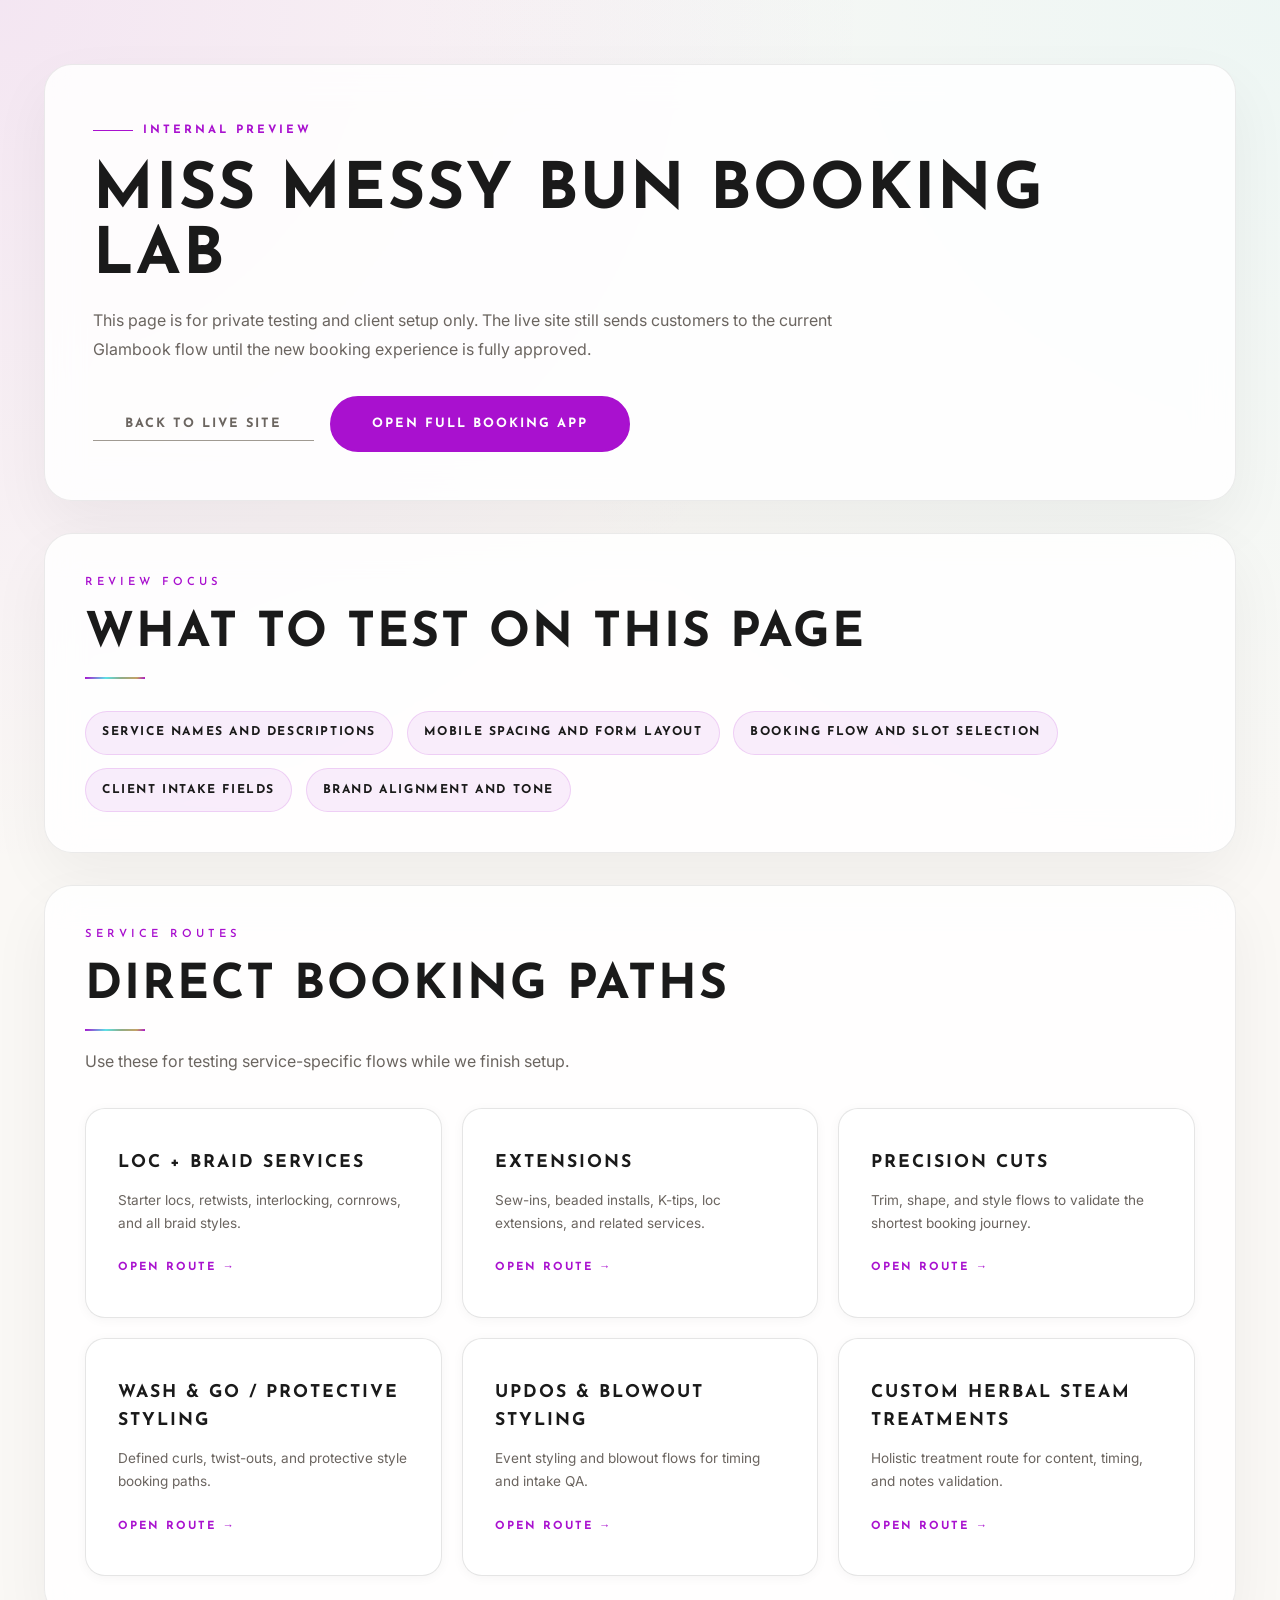
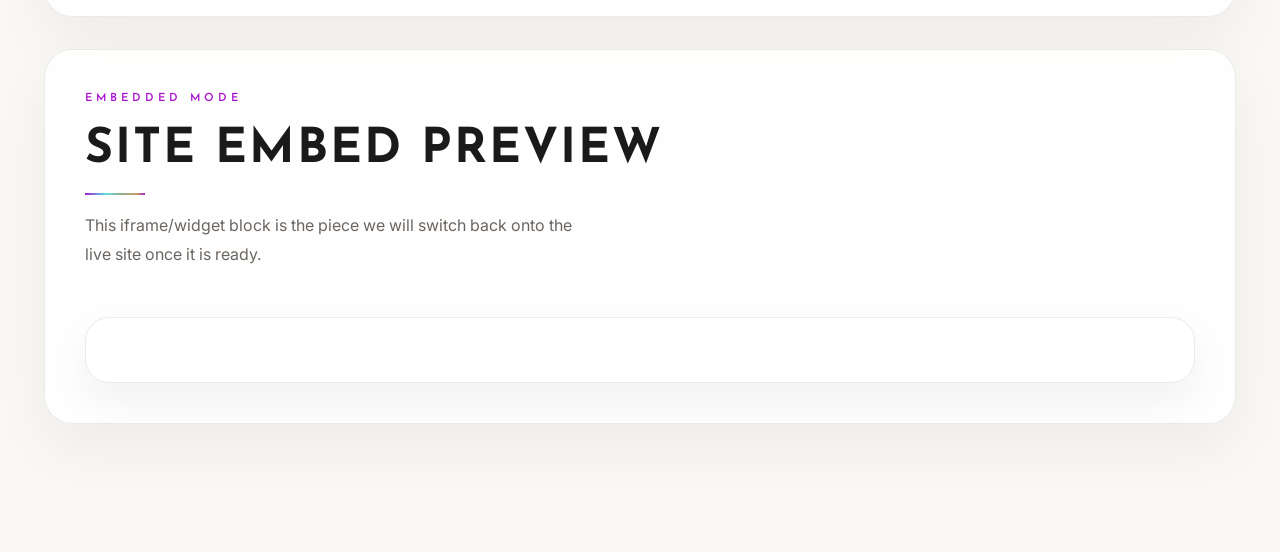
==== booking-preview.html @ b370868e "Revert live booking links and add preview page" ====
<!DOCTYPE html>
<html lang="en">
<head>
  <meta charset="UTF-8">
  <meta name="viewport" content="width=device-width, initial-scale=1.0">
  <title>Miss Messy Bun Booking Preview | Internal Review</title>
  <meta name="description" content="Internal preview page for the next Miss Messy Bun booking experience.">
  <meta name="robots" content="noindex,nofollow,noarchive,noimageindex">
  <meta name="googlebot" content="noindex,nofollow">
  <link rel="preconnect" href="https://fonts.googleapis.com">
  <link rel="preconnect" href="https://fonts.gstatic.com" crossorigin>
  <link href="https://fonts.googleapis.com/css2?family=Inter:wght@400;500;600&family=Josefin+Sans:wght@300;400;600;700&display=swap" rel="stylesheet">
  <link rel="stylesheet" href="css/style.css">
</head>
<body class="preview-page">
  <main class="preview-shell">
    <section class="preview-hero">
      <span class="preview-eyebrow">Internal Preview</span>
      <h1>Miss Messy Bun Booking Lab</h1>
      <p>
        This page is for private testing and client setup only. The live site still sends customers
        to the current Glambook flow until the new booking experience is fully approved.
      </p>
      <div class="preview-actions">
        <a href="https://missmessybun.com/" class="btn btn-ghost">Back to live site</a>
        <a href="https://web-production-662bd4.up.railway.app/book" target="_blank" rel="noopener" class="btn btn-primary">Open full booking app</a>
      </div>
    </section>

    <section class="preview-card">
      <div class="section-header" style="margin-bottom: 2rem;">
        <span class="eyebrow">Review Focus</span>
        <h2>What to test on this page</h2>
        <hr class="section-divider">
      </div>
      <div class="preview-checklist">
        <span>Service names and descriptions</span>
        <span>Mobile spacing and form layout</span>
        <span>Booking flow and slot selection</span>
        <span>Client intake fields</span>
        <span>Brand alignment and tone</span>
      </div>
    </section>

    <section class="preview-card">
      <div class="section-header" style="margin-bottom: 2rem;">
        <span class="eyebrow">Service Routes</span>
        <h2>Direct booking paths</h2>
        <hr class="section-divider">
        <p>Use these for testing service-specific flows while we finish setup.</p>
      </div>

      <div class="preview-service-grid">
        <a href="https://web-production-662bd4.up.railway.app/book/loc-braid-services" target="_blank" rel="noopener" class="service-card">
          <h3>Loc + Braid Services</h3>
          <p>Starter locs, retwists, interlocking, cornrows, and all braid styles.</p>
          <span class="service-cta">Open route <span class="arrow">&rarr;</span></span>
        </a>
        <a href="https://web-production-662bd4.up.railway.app/book/extensions" target="_blank" rel="noopener" class="service-card">
          <h3>Extensions</h3>
          <p>Sew-ins, beaded installs, K-tips, loc extensions, and related services.</p>
          <span class="service-cta">Open route <span class="arrow">&rarr;</span></span>
        </a>
        <a href="https://web-production-662bd4.up.railway.app/book/precision-cuts" target="_blank" rel="noopener" class="service-card">
          <h3>Precision Cuts</h3>
          <p>Trim, shape, and style flows to validate the shortest booking journey.</p>
          <span class="service-cta">Open route <span class="arrow">&rarr;</span></span>
        </a>
        <a href="https://web-production-662bd4.up.railway.app/book/wash-go-protective-styling" target="_blank" rel="noopener" class="service-card">
          <h3>Wash &amp; Go / Protective Styling</h3>
          <p>Defined curls, twist-outs, and protective style booking paths.</p>
          <span class="service-cta">Open route <span class="arrow">&rarr;</span></span>
        </a>
        <a href="https://web-production-662bd4.up.railway.app/book/updos-blowout-styling" target="_blank" rel="noopener" class="service-card">
          <h3>Updos &amp; Blowout Styling</h3>
          <p>Event styling and blowout flows for timing and intake QA.</p>
          <span class="service-cta">Open route <span class="arrow">&rarr;</span></span>
        </a>
        <a href="https://web-production-662bd4.up.railway.app/book/custom-herbal-steam-treatments" target="_blank" rel="noopener" class="service-card">
          <h3>Custom Herbal Steam Treatments</h3>
          <p>Holistic treatment route for content, timing, and notes validation.</p>
          <span class="service-cta">Open route <span class="arrow">&rarr;</span></span>
        </a>
      </div>
    </section>

    <section class="preview-card">
      <div class="section-header" style="margin-bottom: 2rem;">
        <span class="eyebrow">Embedded Mode</span>
        <h2>Site embed preview</h2>
        <hr class="section-divider">
        <p>This iframe/widget block is the piece we will switch back onto the live site once it is ready.</p>
      </div>

      <div class="booking-embed-shell">
        <div data-studio-booking data-business="miss-messy-bun" data-booking-base="https://web-production-662bd4.up.railway.app"></div>
      </div>
    </section>
  </main>

  <script src="https://web-production-662bd4.up.railway.app/embeds/miss-messy-bun.js" defer></script>
</body>
</html>
---- css/style.css ----
/* ============================================
   Miss Messy Bun — Light & Airy Editorial
   Foundation: Style #3 (Editorial, Strong Type)
   Theme: Light background for contrast with black logo
   Accents: #A911CF (purple), #5CE1E6 (teal), #C1FF72 (lime)
   Modern image treatments: perspective, soft fades, layered
   ============================================ */

/* --- Reset & Variables --- */
*, *::before, *::after {
  margin: 0;
  padding: 0;
  box-sizing: border-box;
}

:root {
  --purple: #A911CF;
  --teal: #5CE1E6;
  --lime: #C1FF72;
  --sage: #8fad88;
  --gold: #c4a265;
  --cream: #faf8f5;
  --white: #ffffff;
  --black: #1a1a1a;
  --surface: #f3f0ec;
  --surface-2: #ebe7e1;
  --text: #1a1a1a;
  --text-muted: #6b6560;
  --text-dim: #a09a92;
  --glass-bg: rgba(255, 255, 255, 0.6);
  --glass-border: rgba(0, 0, 0, 0.08);
  --gradient-holo: linear-gradient(135deg, #A911CF 0%, #5CE1E6 35%, #8fad88 60%, #c4a265 85%, #A911CF 100%);
  --font-display: 'Josefin Sans', sans-serif;
  --font-body: 'Inter', -apple-system, BlinkMacSystemFont, 'Segoe UI', sans-serif;
  --nav-height: 78px;
}

html {
  scroll-behavior: smooth;
  font-size: 16px;
}

body {
  font-family: var(--font-body);
  background: var(--cream);
  color: var(--text);
  line-height: 1.6;
  overflow-x: hidden;
}

/* Lock body scroll when mobile menu is open */
body.menu-open {
  overflow: hidden;
  position: fixed;
  width: 100%;
}

/* Page load fade-in */
body {
  animation: pageLoad 0.6s ease-out;
}

/* --- Scroll Progress Bar --- */
.scroll-progress {
  position: fixed;
  top: 0;
  left: 0;
  width: 0%;
  height: 3px;
  background: var(--gradient-holo);
  z-index: 2000;
  transition: width 0.05s linear;
}

/* --- Film Grain Overlay --- DISABLED */
.grain-overlay {
  display: none;
}

/* --- Back to Top Button --- */
.back-to-top {
  position: fixed;
  bottom: 2rem;
  right: 2rem;
  width: 48px;
  height: 48px;
  background: rgba(255, 255, 255, 0.9);
  border: 1px solid var(--glass-border);
  border-radius: 50%;
  color: var(--text-muted);
  display: flex;
  align-items: center;
  justify-content: center;
  cursor: pointer;
  z-index: 100;
  opacity: 0;
  visibility: hidden;
  transform: translateY(20px);
  transition: all 0.3s ease;
  backdrop-filter: blur(10px);
  -webkit-backdrop-filter: blur(10px);
  box-shadow: 0 4px 20px rgba(0,0,0,0.08);
}

.back-to-top svg {
  width: 20px;
  height: 20px;
}

.back-to-top.visible {
  opacity: 1;
  visibility: visible;
  transform: translateY(0);
}

.back-to-top:hover {
  border-color: var(--purple);
  color: var(--purple);
  transform: translateY(-2px);
}

/* --- Animations --- */
@keyframes holographic {
  0% { background-position: 0% 50%; }
  50% { background-position: 100% 50%; }
  100% { background-position: 0% 50%; }
}

@keyframes fadeInUp {
  from { opacity: 0; transform: translateY(40px); }
  to { opacity: 1; transform: translateY(0); }
}

@keyframes fadeInLeft {
  from { opacity: 0; transform: translateX(-40px); }
  to { opacity: 1; transform: translateX(0); }
}

@keyframes fadeInRight {
  from { opacity: 0; transform: translateX(40px); }
  to { opacity: 1; transform: translateX(0); }
}

@keyframes spin-slow {
  to { transform: rotate(360deg); }
}

@keyframes pulse-glow {
  0%, 100% { opacity: 0.15; }
  50% { opacity: 0.25; }
}

@keyframes line-expand {
  from { transform: scaleX(0); }
  to { transform: scaleX(1); }
}

@keyframes menuSlideIn {
  from { opacity: 0; transform: translateY(-10px); }
  to { opacity: 1; transform: translateY(0); }
}

@keyframes pageLoad {
  from { opacity: 0; }
  to { opacity: 1; }
}

@keyframes heroStagger {
  from { opacity: 0; transform: translateY(30px); filter: blur(4px); }
  to { opacity: 1; transform: translateY(0); filter: blur(0); }
}

/* Hero staggered entrance */
.hero-stagger {
  opacity: 0;
  animation: heroStagger 0.8s cubic-bezier(0.16, 1, 0.3, 1) forwards;
}

.hero-stagger:nth-child(1) { animation-delay: 0.15s; }
.hero-stagger:nth-child(2) { animation-delay: 0.35s; }
.hero-stagger:nth-child(3) { animation-delay: 0.55s; }
.hero-stagger:nth-child(4) { animation-delay: 0.75s; }

/* Holographic text utility */
.holo-text {
  background: var(--gradient-holo);
  background-size: 300% 300%;
  -webkit-background-clip: text;
  -webkit-text-fill-color: transparent;
  background-clip: text;
}

/* Reveal animation for scroll */
.reveal {
  opacity: 0;
  transform: translateY(30px);
  transition: opacity 0.8s cubic-bezier(0.16, 1, 0.3, 1),
              transform 0.8s cubic-bezier(0.16, 1, 0.3, 1);
}

.reveal.revealed {
  opacity: 1;
  transform: translateY(0);
}

/* --- Navigation --- */
.nav {
  position: fixed;
  top: 0;
  left: 0;
  right: 0;
  z-index: 1000;
  padding: 0 3rem;
  height: var(--nav-height);
  display: flex;
  justify-content: space-between;
  align-items: center;
  background: rgba(250, 248, 245, 0.7);
  backdrop-filter: blur(30px);
  -webkit-backdrop-filter: blur(30px);
  border-bottom: 1px solid var(--glass-border);
  transition: background 0.3s ease, box-shadow 0.3s ease;
}

.nav.scrolled {
  background: rgba(250, 248, 245, 0.95);
  box-shadow: 0 2px 20px rgba(0,0,0,0.06);
}

.nav-logo {
  text-decoration: none;
  transition: opacity 0.3s ease;
  position: relative;
  z-index: 1002;
  display: flex;
  align-items: center;
}

.nav-logo-img {
  height: 56px;
  width: auto;
  border-radius: 8px;
}

.nav-logo:hover {
  opacity: 0.8;
}

.nav-links {
  display: flex;
  gap: 2.5rem;
  list-style: none;
  align-items: center;
}

.nav-links a {
  font-family: var(--font-display);
  color: var(--text-muted);
  text-decoration: none;
  font-size: 0.8rem;
  font-weight: 600;
  text-transform: uppercase;
  letter-spacing: 2px;
  transition: color 0.3s ease;
  position: relative;
}

.nav-links a::after {
  content: '';
  position: absolute;
  bottom: -4px;
  left: 0;
  width: 0;
  height: 2px;
  background: var(--purple);
  transition: width 0.3s ease;
}

.nav-links a:hover {
  color: var(--text);
}

.nav-links a:hover::after,
.nav-links a.active::after {
  width: 100%;
}

.nav-links a.active {
  color: var(--text);
}

.nav-cta {
  border: 2px solid var(--purple) !important;
  color: var(--purple) !important;
  padding: 0.5rem 1.5rem;
  border-radius: 50px;
  font-family: var(--font-display);
  font-weight: 700;
  letter-spacing: 2px;
  text-transform: uppercase;
  font-size: 0.75rem !important;
  transition: all 0.3s ease !important;
}

.nav-cta::after {
  display: none !important;
}

.nav-cta:hover {
  background: var(--purple) !important;
  color: var(--white) !important;
}

/* Mobile hamburger */
.mobile-toggle {
  display: none;
  flex-direction: column;
  gap: 5px;
  cursor: pointer;
  background: none;
  border: none;
  padding: 8px;
  z-index: 1002;
  -webkit-tap-highlight-color: transparent;
}

.mobile-toggle span {
  width: 24px;
  height: 2px;
  background: var(--text);
  transition: all 0.3s ease;
  border-radius: 2px;
  display: block;
}

.mobile-toggle.active span:nth-child(1) {
  transform: translateY(7px) rotate(45deg);
}

.mobile-toggle.active span:nth-child(2) {
  opacity: 0;
}

.mobile-toggle.active span:nth-child(3) {
  transform: translateY(-7px) rotate(-45deg);
}

/* --- Hero --- */
.hero {
  min-height: 100vh;
  display: flex;
  align-items: center;
  padding: var(--nav-height) 3rem 0;
  position: relative;
  overflow: hidden;
  background: var(--cream);
}

/* Subtle ambient glow */
.hero::before {
  content: '';
  position: absolute;
  width: 600px;
  height: 600px;
  top: 10%;
  right: -10%;
  background: conic-gradient(from 0deg, rgba(169,17,207,0.06), rgba(92,225,230,0.04), rgba(143,173,136,0.04));
  border-radius: 50%;
  filter: blur(150px);
  pointer-events: none;
}

.hero::after {
  content: '';
  position: absolute;
  width: 400px;
  height: 400px;
  bottom: 5%;
  left: -5%;
  background: radial-gradient(circle, rgba(169,17,207,0.04) 0%, transparent 70%);
  filter: blur(100px);
  pointer-events: none;
}

.hero-inner {
  max-width: 1400px;
  margin: 0 auto;
  width: 100%;
  display: flex;
  align-items: center;
  gap: 5rem;
  position: relative;
  z-index: 1;
}

.hero-text {
  flex: 1.2;
  animation: fadeInLeft 1s cubic-bezier(0.16, 1, 0.3, 1);
}

.hero-badge {
  display: inline-block;
  font-family: var(--font-display);
  font-size: 0.7rem;
  font-weight: 600;
  letter-spacing: 4px;
  text-transform: uppercase;
  color: var(--purple);
  margin-bottom: 2rem;
  position: relative;
  padding-left: 3rem;
}

.hero-badge::before {
  content: '';
  position: absolute;
  left: 0;
  top: 50%;
  width: 2rem;
  height: 1px;
  background: var(--purple);
}

.hero h1 {
  font-family: var(--font-display);
  font-size: clamp(2.8rem, 5.5vw, 4.5rem);
  font-weight: 700;
  text-transform: uppercase;
  letter-spacing: 2px;
  line-height: 1.05;
  margin-bottom: 1.5rem;
  color: var(--text);
}

.hero h1 .line-2 {
  display: block;
}

.hero-desc {
  font-size: 1rem;
  color: var(--text-muted);
  max-width: 480px;
  margin-bottom: 2.5rem;
  line-height: 1.8;
}

.hero-actions {
  display: flex;
  gap: 1.5rem;
  align-items: center;
}

.hero-image {
  flex: 1;
  position: relative;
  animation: fadeInRight 1s cubic-bezier(0.16, 1, 0.3, 1) 0.2s both;
}

.hero-image img {
  width: 100%;
  height: 600px;
  object-fit: cover;
  object-position: center 20%;
  display: block;
  border-radius: 20px;
  box-shadow: 0 30px 60px rgba(0,0,0,0.12), 0 10px 20px rgba(0,0,0,0.06);
  transition: transform 0.5s ease, box-shadow 0.5s ease;
}

.hero-image:hover img {
  transform: translateY(-4px) rotate(0.5deg);
  box-shadow: 0 40px 80px rgba(0,0,0,0.15), 0 15px 30px rgba(0,0,0,0.08);
}

/* Soft gradient fade on hero image edges */
.hero-image::before {
  content: '';
  position: absolute;
  inset: 0;
  border-radius: 20px;
  background: linear-gradient(180deg, transparent 60%, var(--cream) 100%);
  z-index: 1;
  pointer-events: none;
}

/* Decorative accent behind hero image */
.hero-image::after {
  content: '';
  position: absolute;
  top: 20px;
  right: -15px;
  bottom: -15px;
  left: 20px;
  border-radius: 20px;
  background: var(--gradient-holo);
  opacity: 0.15;
  z-index: -1;
  filter: blur(2px);
}

/* --- Section Spacer --- */
.section-spacer {
  height: 6rem;
}

/* --- Photo Break Sections --- */
.photo-break {
  max-width: 1100px;
  margin: 0 auto;
  padding: 2rem 3rem;
  position: relative;
}

.photo-break img {
  width: 100%;
  height: auto;
  border-radius: 24px;
  box-shadow: 0 20px 50px rgba(0,0,0,0.08);
  display: block;
}

/* Alternate: angled/offset photo */
.photo-break--alt {
  max-width: 900px;
}

.photo-break--alt img {
  height: 350px;
  object-position: center 30%;
  border-radius: 20px;
  transition: transform 0.5s ease;
}

.photo-break--alt:hover img {
  transform: scale(1.01);
}

/* --- Buttons --- */
.btn {
  display: inline-flex;
  align-items: center;
  gap: 0.5rem;
  font-family: var(--font-display);
  font-weight: 700;
  text-transform: uppercase;
  letter-spacing: 2px;
  font-size: 0.8rem;
  text-decoration: none;
  transition: all 0.3s ease;
  cursor: pointer;
  border: none;
}

.btn-primary {
  padding: 1rem 2.5rem;
  border: 2px solid var(--purple);
  color: var(--white);
  background: var(--purple);
  border-radius: 50px;
}

.btn-primary:hover {
  background: transparent;
  color: var(--purple);
  transform: translateY(-2px);
}

.btn-ghost {
  padding: 1rem 2rem;
  color: var(--text-muted);
  background: none;
  position: relative;
}

.btn-ghost::after {
  content: '';
  position: absolute;
  bottom: 0.7rem;
  left: 0;
  right: 0;
  height: 1px;
  background: var(--text-dim);
  transition: background 0.3s ease;
}

.btn-ghost:hover {
  color: var(--text);
}

.btn-ghost:hover::after {
  background: var(--purple);
}

.btn-outline {
  padding: 0.85rem 2rem;
  border: 2px solid var(--glass-border);
  color: var(--text);
  background: none;
  border-radius: 50px;
}

.btn-outline:hover {
  border-color: var(--purple);
  color: var(--purple);
  transform: translateY(-2px);
}

.btn-holo {
  padding: 1rem 2.5rem;
  background: var(--gradient-holo);
  color: var(--white);
  border: none;
  border-radius: 50px;
  text-shadow: 0 1px 3px rgba(0,0,0,0.25);
}

.btn-holo:hover {
  transform: translateY(-2px);
  box-shadow: 0 0 30px rgba(169,17,207,0.2), 0 0 60px rgba(92,225,230,0.15);
}

/* --- Sections --- */
.section {
  padding: 7rem 3rem;
  position: relative;
}

.section-header {
  margin-bottom: 4rem;
}

.section-header .eyebrow {
  font-family: var(--font-display);
  font-size: 0.7rem;
  font-weight: 600;
  letter-spacing: 4px;
  text-transform: uppercase;
  color: var(--purple);
  margin-bottom: 1rem;
  display: block;
}

.section-header h2 {
  font-family: var(--font-display);
  font-size: clamp(2rem, 4vw, 3rem);
  font-weight: 700;
  text-transform: uppercase;
  letter-spacing: 2px;
  line-height: 1.1;
  color: var(--text);
}

.section-header p {
  color: var(--text-muted);
  margin-top: 1rem;
  max-width: 500px;
  line-height: 1.8;
}

/* Horizontal rule accent */
.section-divider {
  width: 60px;
  height: 2px;
  background: var(--gradient-holo);
  margin: 1rem 0;
  border: none;
}

/* --- About / Intro --- */
.about {
  background: var(--white);
  border-radius: 40px;
  max-width: 1500px;
  margin: 0 auto;
}

.about-inner {
  max-width: 1400px;
  margin: 0 auto;
  display: grid;
  grid-template-columns: 1fr 1.2fr;
  gap: 6rem;
  align-items: center;
}

.about-image {
  position: relative;
}

.about-image img {
  width: 100%;
  aspect-ratio: 4/5;
  object-fit: cover;
  display: block;
  border-radius: 24px;
  box-shadow: none;
  transition: transform 0.5s ease;
}

.about-image:hover img {
  transform: scale(1.01);
}

/* Decorative accent behind about image — disabled for clean look */
.about-image::after {
  display: none;
}

.about-text h3 {
  font-family: var(--font-display);
  font-size: 1.6rem;
  font-weight: 700;
  text-transform: uppercase;
  letter-spacing: 2px;
  margin-bottom: 1.5rem;
}

.about-text p {
  color: var(--text-muted);
  margin-bottom: 1.5rem;
  line-height: 1.9;
  font-size: 0.95rem;
}

.about-values {
  display: flex;
  flex-wrap: wrap;
  gap: 0.8rem;
  margin-top: 2.5rem;
}

.about-values span {
  font-family: var(--font-display);
  padding: 0.5rem 1.2rem;
  font-size: 0.7rem;
  font-weight: 600;
  text-transform: uppercase;
  letter-spacing: 2px;
  border: 1px solid var(--glass-border);
  border-radius: 50px;
  color: var(--text-muted);
  transition: all 0.3s ease;
}

.about-values span:hover {
  border-color: var(--purple);
  color: var(--purple);
  background: rgba(169,17,207,0.04);
}

/* --- Philosophy / Quote --- */
.philosophy {
  background: var(--cream);
  text-align: center;
  padding: 6rem 3rem;
  position: relative;
  overflow: hidden;
}

/* Subtle ambient glow */
.philosophy::before {
  content: '';
  position: absolute;
  width: 800px;
  height: 800px;
  top: 50%;
  left: 50%;
  transform: translate(-50%, -50%);
  background: conic-gradient(from 0deg, rgba(169,17,207,0.04), rgba(92,225,230,0.03), rgba(143,173,136,0.03));
  border-radius: 50%;
  filter: blur(180px);
  pointer-events: none;
}

.philosophy-quote {
  max-width: 800px;
  margin: 0 auto;
  font-family: var(--font-display);
  font-size: clamp(1.5rem, 3vw, 2.2rem);
  font-weight: 300;
  line-height: 1.6;
  text-transform: uppercase;
  letter-spacing: 3px;
  color: var(--text);
  position: relative;
}

.philosophy-quote::before,
.philosophy-quote::after {
  content: '';
  display: block;
  width: 40px;
  height: 2px;
  margin: 0 auto 2rem;
  background: var(--gradient-holo);
  opacity: 0.5;
}

.philosophy-quote::after {
  margin: 2rem auto 0;
}

.philosophy-quote .holo-text {
  font-weight: 700;
}

/* --- Services --- */
.services-grid {
  max-width: 1200px;
  margin: 0 auto;
  display: grid;
  grid-template-columns: repeat(3, 1fr);
  gap: 1.5rem;
}

.service-card {
  background: var(--white);
  padding: 2.5rem 2rem;
  position: relative;
  overflow: hidden;
  transition: all 0.4s ease;
  border-radius: 20px;
  border: 1px solid rgba(0, 0, 0, 0.1);
  box-shadow: 0 2px 12px rgba(0,0,0,0.04);
  text-decoration: none;
  display: flex;
  flex-direction: column;
  cursor: pointer;
}

.service-card::before {
  content: '';
  position: absolute;
  top: 0;
  left: 0;
  width: 100%;
  height: 3px;
  background: var(--gradient-holo);
  transform: scaleX(0);
  transform-origin: left;
  transition: transform 0.4s ease;
  border-radius: 20px 20px 0 0;
}

.service-card:hover::before {
  transform: scaleX(1);
}

.service-card:hover {
  transform: translateY(-4px);
  box-shadow: 0 20px 40px rgba(0,0,0,0.06);
}

.service-icon {
  display: flex;
  align-items: center;
  justify-content: center;
  width: 48px;
  height: 48px;
  border-radius: 14px;
  background: rgba(169, 17, 207, 0.06);
  margin-bottom: 1.5rem;
  transition: background 0.3s ease;
}

.service-icon svg {
  width: 22px;
  height: 22px;
  color: var(--purple);
  transition: color 0.3s ease;
}

.service-card:hover .service-icon {
  background: rgba(92, 225, 230, 0.1);
}

.service-card:hover .service-icon svg {
  color: var(--teal);
}

.service-card h3 {
  font-family: var(--font-display);
  font-size: 1.1rem;
  font-weight: 700;
  text-transform: uppercase;
  letter-spacing: 2px;
  margin-bottom: 0.75rem;
  transition: color 0.3s ease;
  color: var(--text);
}

.service-card:hover h3 {
  color: var(--purple);
}

.service-card p {
  color: var(--text-muted);
  font-size: 0.85rem;
  line-height: 1.7;
  margin-bottom: 1.5rem;
}

.service-cta {
  margin-top: auto;
  display: inline-flex;
  align-items: center;
  gap: 0.4rem;
  font-family: var(--font-display);
  font-size: 0.7rem;
  font-weight: 700;
  letter-spacing: 2px;
  text-transform: uppercase;
  color: var(--purple);
  transition: gap 0.3s ease;
}

.service-cta .arrow {
  transition: transform 0.3s ease;
  display: inline-block;
}

.service-card:hover .service-cta .arrow {
  transform: translateX(4px);
}

/* --- Embedded Booking --- */
.booking-embed-shell {
  max-width: 1200px;
  margin: 3rem auto 0;
  padding: 2rem;
  border-radius: 24px;
  background: rgba(255, 255, 255, 0.72);
  border: 1px solid var(--glass-border);
  box-shadow: 0 18px 40px rgba(0,0,0,0.05);
  backdrop-filter: blur(20px);
  -webkit-backdrop-filter: blur(20px);
}

/* --- Internal Booking Preview Page --- */
.preview-page {
  min-height: 100vh;
  background:
    radial-gradient(circle at top left, rgba(169, 17, 207, 0.08), transparent 35%),
    radial-gradient(circle at top right, rgba(92, 225, 230, 0.08), transparent 35%),
    var(--cream);
}

.preview-shell {
  max-width: 1240px;
  margin: 0 auto;
  padding: 4rem 1.5rem 6rem;
}

.preview-hero,
.preview-card {
  background: rgba(255, 255, 255, 0.84);
  border: 1px solid var(--glass-border);
  border-radius: 28px;
  box-shadow: 0 24px 60px rgba(0,0,0,0.05);
  backdrop-filter: blur(18px);
  -webkit-backdrop-filter: blur(18px);
}

.preview-hero {
  padding: 3rem;
  margin-bottom: 2rem;
}

.preview-eyebrow {
  display: inline-flex;
  align-items: center;
  gap: 0.6rem;
  font-family: var(--font-display);
  font-size: 0.72rem;
  font-weight: 700;
  letter-spacing: 3px;
  text-transform: uppercase;
  color: var(--purple);
  margin-bottom: 1.25rem;
}

.preview-eyebrow::before {
  content: '';
  width: 2.5rem;
  height: 1px;
  background: currentColor;
}

.preview-hero h1 {
  font-family: var(--font-display);
  font-size: clamp(2.4rem, 5vw, 4.5rem);
  font-weight: 700;
  letter-spacing: 2px;
  line-height: 1.02;
  text-transform: uppercase;
  margin-bottom: 1rem;
}

.preview-hero p {
  max-width: 780px;
  color: var(--text-muted);
  font-size: 1rem;
  line-height: 1.8;
}

.preview-actions {
  display: flex;
  flex-wrap: wrap;
  gap: 1rem;
  margin-top: 2rem;
}

.preview-card {
  padding: 2.5rem;
  margin-bottom: 2rem;
}

.preview-checklist {
  display: flex;
  flex-wrap: wrap;
  gap: 0.85rem;
}

.preview-checklist span {
  display: inline-flex;
  align-items: center;
  padding: 0.7rem 1rem;
  border-radius: 999px;
  background: rgba(169, 17, 207, 0.07);
  border: 1px solid rgba(169, 17, 207, 0.14);
  color: var(--text);
  font-family: var(--font-display);
  font-size: 0.76rem;
  font-weight: 700;
  letter-spacing: 1.6px;
  text-transform: uppercase;
}

.preview-service-grid {
  display: grid;
  grid-template-columns: repeat(3, minmax(0, 1fr));
  gap: 1.25rem;
}

.preview-service-grid .service-card {
  min-height: 100%;
}

/* --- Portfolio / Gallery --- */
.gallery {
  background: var(--cream);
  padding: 0;
}

.gallery-header {
  padding: 7rem 3rem 4rem;
}

.gallery-grid {
  display: grid;
  grid-template-columns: repeat(2, 1fr);
  gap: 1.5rem;
  padding: 0 3rem;
  max-width: 1200px;
  margin: 0 auto;
}

.gallery-item {
  position: relative;
  overflow: hidden;
  aspect-ratio: 4/5;
  border-radius: 20px;
  cursor: pointer;
}

.gallery-item {
  transition: transform 0.5s ease;
}

.gallery-item:hover {
  transform: scale(1.02);
  z-index: 2;
}

.gallery-item img {
  width: 100%;
  height: 100%;
  object-fit: cover;
  object-position: center top;
  display: block;
  border-radius: 20px;
  transition: all 0.5s ease;
}

.gallery-item:hover img {
  transform: scale(1.05);
  filter: brightness(1.05);
}

/* Soft gradient overlay fading into background */
.gallery-item::after {
  content: '';
  position: absolute;
  inset: 0;
  border-radius: 20px;
  background: linear-gradient(to top, rgba(250,248,245,0.3) 0%, transparent 40%);
  opacity: 1;
  transition: opacity 0.4s ease;
  pointer-events: none;
}

.gallery-item:hover::after {
  opacity: 0;
}

/* --- Location --- */
.location {
  background: var(--white);
  border-radius: 40px;
  max-width: 1500px;
  margin: 0 auto;
}

.location-inner {
  max-width: 1200px;
  margin: 0 auto;
}

.location-card {
  display: grid;
  grid-template-columns: 1.5fr 1fr;
  overflow: hidden;
  border: 1px solid var(--glass-border);
  border-radius: 20px;
  box-shadow: 0 10px 30px rgba(0,0,0,0.04);
}

.location-map {
  width: 100%;
  height: 100%;
  min-height: 350px;
  border: none;
  border-radius: 20px 0 0 20px;
}

.location-info {
  padding: 3rem;
  display: flex;
  flex-direction: column;
  justify-content: center;
  gap: 2.5rem;
}

.location-detail h4 {
  font-family: var(--font-display);
  font-size: 0.65rem;
  font-weight: 600;
  text-transform: uppercase;
  letter-spacing: 3px;
  color: var(--purple);
  margin-bottom: 0.75rem;
}

.location-detail p {
  color: var(--text-muted);
  line-height: 1.8;
  font-size: 0.95rem;
}

.location-detail a {
  color: var(--text);
  text-decoration: none;
  transition: color 0.3s ease;
}

.location-detail a:hover {
  color: var(--purple);
}

.location-note {
  font-size: 0.8rem;
  color: var(--text-dim);
  font-style: italic;
}

/* --- Shop --- */
.shop-grid {
  max-width: 1200px;
  margin: 0 auto;
  display: grid;
  grid-template-columns: repeat(3, 1fr);
  gap: 2rem;
}

.shop-card {
  background: var(--white);
  padding: 3rem;
  text-align: center;
  transition: all 0.3s ease;
  border-radius: 20px;
  border: 1px solid var(--glass-border);
  display: flex;
  flex-direction: column;
  align-items: center;
}

.shop-card:hover {
  transform: translateY(-4px);
  box-shadow: 0 20px 40px rgba(0,0,0,0.06);
}

.shop-card-img {
  width: 120px;
  height: 120px;
  border-radius: 50%;
  object-fit: cover;
  margin: 0 auto 1.5rem;
  display: block;
  transition: transform 0.3s ease;
  box-shadow: 0 8px 20px rgba(0,0,0,0.08);
}

.shop-card:hover .shop-card-img {
  transform: scale(1.05);
}

.shop-card h3 {
  font-family: var(--font-display);
  font-size: 1rem;
  font-weight: 700;
  text-transform: uppercase;
  letter-spacing: 2px;
  margin-bottom: 1rem;
  color: var(--text);
}

.shop-card p {
  color: var(--text-muted);
  font-size: 0.9rem;
  line-height: 1.7;
  margin-bottom: 1.5rem;
  flex-grow: 1;
}

.shop-card .promo-code {
  display: inline-block;
  font-family: var(--font-display);
  font-size: 0.75rem;
  font-weight: 700;
  letter-spacing: 2px;
  padding: 0.4rem 1rem;
  background: rgba(196, 162, 101, 0.1);
  color: var(--gold);
  border: 1px solid rgba(196, 162, 101, 0.25);
  border-radius: 50px;
  margin-bottom: 1.5rem;
}

/* --- CTA Section --- */
.cta-section {
  text-align: center;
  padding: 8rem 3rem;
  position: relative;
  overflow: hidden;
  background: var(--cream);
}

.cta-section::before {
  content: '';
  position: absolute;
  width: 1000px;
  height: 1000px;
  top: 50%;
  left: 50%;
  transform: translate(-50%, -50%);
  background: conic-gradient(from 0deg, rgba(169,17,207,0.05), rgba(92,225,230,0.04), rgba(193,255,114,0.03));
  border-radius: 50%;
  filter: blur(180px);
  pointer-events: none;
}

.cta-section h2 {
  font-family: var(--font-display);
  font-size: clamp(2.5rem, 5vw, 4rem);
  font-weight: 700;
  text-transform: uppercase;
  letter-spacing: 3px;
  line-height: 1.1;
  margin-bottom: 1.5rem;
  position: relative;
  color: var(--text);
}

.cta-section p {
  color: var(--text-muted);
  font-size: 1rem;
  margin-bottom: 2.5rem;
  position: relative;
}

/* --- Footer --- */
.footer {
  border-top: 1px solid var(--glass-border);
  padding: 3rem;
  background: var(--white);
}

.footer-inner {
  max-width: 1400px;
  margin: 0 auto;
  display: flex;
  justify-content: space-between;
  align-items: center;
  flex-wrap: wrap;
  gap: 1.5rem;
}

.footer-brand {
  font-family: var(--font-display);
  font-size: 1rem;
  font-weight: 700;
  text-transform: uppercase;
  letter-spacing: 3px;
  color: var(--text);
}

.footer-links {
  display: flex;
  gap: 2rem;
  list-style: none;
}

.footer-links a {
  font-family: var(--font-display);
  color: var(--text-dim);
  text-decoration: none;
  font-size: 0.7rem;
  font-weight: 600;
  text-transform: uppercase;
  letter-spacing: 2px;
  transition: color 0.3s ease;
}

.footer-links a:hover {
  color: var(--purple);
}

.footer-social {
  display: flex;
  gap: 1rem;
}

.footer-social a {
  width: 40px;
  height: 40px;
  border: 1px solid rgba(0, 0, 0, 0.15);
  border-radius: 50%;
  display: flex;
  align-items: center;
  justify-content: center;
  color: var(--text-muted);
  text-decoration: none;
  transition: all 0.3s ease;
}

.footer-social a:hover {
  border-color: var(--purple);
  color: var(--purple);
}

.footer-bottom {
  max-width: 1400px;
  margin: 2rem auto 0;
  padding-top: 1.5rem;
  border-top: 1px solid var(--glass-border);
  display: flex;
  justify-content: space-between;
  align-items: center;
  color: var(--text-dim);
  font-size: 0.75rem;
  letter-spacing: 1px;
}

.footer-bottom a {
  color: var(--text-dim);
  text-decoration: none;
  transition: color 0.3s ease;
}

.footer-bottom a:hover {
  color: var(--purple);
}

/* --- Powered By CardFlow Labs --- */
.powered-by {
  max-width: 1400px;
  margin: 1.5rem auto 0;
  padding-top: 1rem;
  text-align: center;
  font-size: 0.65rem;
  letter-spacing: 1px;
  color: var(--text-dim);
  display: flex;
  align-items: center;
  justify-content: center;
  gap: 0.4rem;
  opacity: 0.5;
  transition: opacity 0.3s ease;
}

.powered-by:hover {
  opacity: 0.8;
}

.cardflow-logo {
  display: inline-flex;
  align-items: center;
  gap: 0.3rem;
  text-decoration: none;
  font-family: var(--font-body);
  font-weight: 600;
  font-size: 0.65rem;
  letter-spacing: 1px;
  background: linear-gradient(135deg, #00C8E0, #0ea5e9);
  -webkit-background-clip: text;
  -webkit-text-fill-color: transparent;
  background-clip: text;
  transition: opacity 0.3s ease;
}

.cardflow-logo:hover {
  opacity: 0.9;
}

/* --- Mobile Sticky Booking Bar (hidden on desktop) --- */
.mobile-booking-bar {
  display: none;
}

/* --- Instagram Follow Strip --- */
.ig-strip {
  background: var(--surface);
  padding: 2.5rem 3rem;
  display: flex;
  align-items: center;
  justify-content: center;
  gap: 1.5rem;
}

.ig-strip a {
  font-family: var(--font-display);
  font-size: 0.8rem;
  font-weight: 700;
  text-transform: uppercase;
  letter-spacing: 3px;
  color: var(--text);
  text-decoration: none;
  display: flex;
  align-items: center;
  gap: 0.75rem;
  transition: color 0.3s ease;
}

.ig-strip a:hover {
  color: var(--purple);
}

.ig-strip svg {
  width: 20px;
  height: 20px;
}

/* --- Lightbox --- */
.lightbox {
  position: fixed;
  inset: 0;
  z-index: 5000;
  background: rgba(0, 0, 0, 0.92);
  backdrop-filter: blur(20px);
  -webkit-backdrop-filter: blur(20px);
  display: flex;
  align-items: center;
  justify-content: center;
  opacity: 0;
  visibility: hidden;
  transition: opacity 0.3s ease, visibility 0.3s ease;
}

.lightbox.open {
  opacity: 1;
  visibility: visible;
}

.lightbox-img {
  max-width: 90vw;
  max-height: 85vh;
  object-fit: contain;
  border-radius: 12px;
  opacity: 0;
  transform: scale(0.95);
  transition: opacity 0.3s ease 0.1s, transform 0.3s ease 0.1s;
}

.lightbox.open .lightbox-img {
  opacity: 1;
  transform: scale(1);
}

.lightbox-close {
  position: absolute;
  top: 1.5rem;
  right: 1.5rem;
  background: none;
  border: none;
  color: white;
  font-size: 2rem;
  cursor: pointer;
  width: 48px;
  height: 48px;
  display: flex;
  align-items: center;
  justify-content: center;
  transition: color 0.3s ease;
  z-index: 5001;
}

.lightbox-close:hover {
  color: var(--teal);
}

.lightbox-prev,
.lightbox-next {
  position: absolute;
  top: 50%;
  transform: translateY(-50%);
  background: rgba(255,255,255,0.1);
  border: 1px solid rgba(255,255,255,0.2);
  border-radius: 50%;
  color: white;
  width: 48px;
  height: 48px;
  display: flex;
  align-items: center;
  justify-content: center;
  cursor: pointer;
  transition: all 0.3s ease;
  z-index: 5001;
}

.lightbox-prev { left: 1.5rem; }
.lightbox-next { right: 1.5rem; }

.lightbox-prev svg,
.lightbox-next svg {
  width: 24px;
  height: 24px;
}

.lightbox-prev:hover,
.lightbox-next:hover {
  border-color: var(--teal);
  color: var(--teal);
  background: rgba(255,255,255,0.15);
}

.lightbox-counter {
  position: absolute;
  bottom: 1.5rem;
  left: 50%;
  transform: translateX(-50%);
  font-family: var(--font-display);
  font-size: 0.7rem;
  font-weight: 600;
  letter-spacing: 3px;
  text-transform: uppercase;
  color: rgba(255,255,255,0.5);
}

/* ============================
   RESPONSIVE — TABLET (1024px)
   ============================ */

@media (max-width: 1024px) {
  .hero-inner {
    gap: 3rem;
  }

  .hero-image img {
    height: 500px;
  }

  .about-inner {
    gap: 4rem;
  }

  .services-grid {
    grid-template-columns: repeat(2, 1fr);
  }

  .about {
    border-radius: 30px;
  }

  .location {
    border-radius: 30px;
  }
}

/* ============================
   RESPONSIVE — MOBILE (768px)
   ============================ */

@media (max-width: 768px) {
  :root {
    --nav-height: 60px;
  }

  .nav {
    padding: 0 1.5rem;
  }

  /* ---- MOBILE MENU (Full-screen overlay) ---- */
  .nav-links {
    position: fixed;
    top: 0;
    left: 0;
    right: 0;
    bottom: 0;
    width: 100%;
    height: 100vh;
    height: 100dvh;
    flex-direction: column;
    background: rgba(250, 248, 245, 0.98);
    backdrop-filter: blur(30px);
    -webkit-backdrop-filter: blur(30px);
    padding: 0;
    gap: 0;
    justify-content: center;
    align-items: center;
    z-index: 1001;
    opacity: 0;
    visibility: hidden;
    pointer-events: none;
    transition: opacity 0.3s ease, visibility 0.3s ease;
  }

  .nav-links.active {
    opacity: 1;
    visibility: visible;
    pointer-events: auto;
    display: flex;
  }

  .nav-links li {
    opacity: 0;
    transform: translateY(20px);
  }

  .nav-links.active li {
    opacity: 1;
    transform: translateY(0);
    transition: opacity 0.4s ease, transform 0.4s ease;
  }

  .nav-links.active li:nth-child(1) { transition-delay: 0.05s; }
  .nav-links.active li:nth-child(2) { transition-delay: 0.1s; }
  .nav-links.active li:nth-child(3) { transition-delay: 0.15s; }
  .nav-links.active li:nth-child(4) { transition-delay: 0.2s; }
  .nav-links.active li:nth-child(5) { transition-delay: 0.25s; }
  .nav-links.active li:nth-child(6) { transition-delay: 0.3s; }

  .nav-links a {
    font-size: 1.4rem;
    letter-spacing: 4px;
    color: var(--text);
    padding: 1rem 0;
    display: block;
  }

  .nav-links a::after {
    display: none;
  }

  .nav-cta {
    font-size: 1rem !important;
    padding: 0.8rem 2.5rem !important;
    margin-top: 1.5rem;
  }

  .mobile-toggle {
    display: flex;
    min-width: 44px;
    min-height: 44px;
    align-items: center;
    justify-content: center;
  }

  /* Hero stacks */
  .hero {
    padding: var(--nav-height) 1.5rem 0;
    min-height: auto;
  }

  .hero-inner {
    flex-direction: column;
    padding: 3rem 0;
    gap: 2.5rem;
  }

  .hero-text {
    text-align: center;
  }

  .hero-badge {
    padding-left: 0;
    margin-bottom: 1.5rem;
  }

  .hero-badge::before {
    display: none;
  }

  .hero h1 {
    font-size: 2.2rem;
  }

  .hero-desc {
    margin-left: auto;
    margin-right: auto;
  }

  .hero-actions {
    justify-content: center;
    flex-wrap: wrap;
  }

  .hero-image {
    width: 100%;
  }

  .hero-image img {
    height: 350px;
    border-radius: 16px;
  }

  .hero-image::before {
    border-radius: 16px;
  }

  .hero-image::after {
    top: 12px;
    right: -8px;
    bottom: -8px;
    left: 12px;
    border-radius: 16px;
  }

  /* Section spacer */
  .section-spacer {
    height: 3rem;
  }

  /* Photo breaks */
  .photo-break {
    padding: 1rem 1.5rem;
  }

  .photo-break img {
    border-radius: 16px;
  }

  /* Sections */
  .section {
    padding: 4rem 1.5rem;
  }

  .about {
    border-radius: 24px;
  }

  .about-inner {
    grid-template-columns: 1fr;
    gap: 2.5rem;
  }

  .about-image img {
    border-radius: 16px;
  }

  .about-image::after {
    display: none;
  }

  .about-text {
    text-align: center;
  }

  .about-values {
    justify-content: center;
  }

  .services-grid {
    grid-template-columns: 1fr;
    gap: 1rem;
  }

  .service-card {
    padding: 1.75rem 1.5rem;
    border-radius: 16px;
  }

  .service-card p {
    font-size: 0.9rem;
    margin-bottom: 1rem;
  }

  .booking-embed-shell {
    margin-top: 2rem;
    padding: 1rem;
    border-radius: 18px;
  }

  .preview-shell {
    padding: 2rem 1rem 5rem;
  }

  .preview-hero,
  .preview-card {
    border-radius: 20px;
  }

  .preview-hero,
  .preview-card {
    padding: 1.5rem;
  }

  .preview-actions {
    flex-direction: column;
  }

  .preview-actions .btn {
    width: 100%;
    justify-content: center;
  }

  .preview-service-grid {
    grid-template-columns: 1fr;
  }

  .service-icon {
    margin-bottom: 1rem;
  }

  .service-cta {
    border: 1px solid rgba(169,17,207,0.2);
    padding: 0.5rem 1rem;
    border-radius: 50px;
  }

  .gallery-grid {
    grid-template-columns: repeat(2, 1fr);
    padding: 0 1.5rem;
    gap: 1rem;
  }

  /* Remove perspective play on mobile for cleaner look */
  .gallery-item,
  .gallery-item:nth-child(1),
  .gallery-item:nth-child(2),
  .gallery-item:nth-child(3),
  .gallery-item:nth-child(4) {
    transform: none;
    border-radius: 16px;
  }

  .gallery-item img {
    border-radius: 16px;
  }

  .gallery-item::after {
    border-radius: 16px;
  }

  .gallery-item:active {
    transform: scale(0.97);
  }

  .gallery-header {
    padding: 4rem 1.5rem 2rem;
  }

  .location {
    border-radius: 24px;
  }

  .location-card {
    grid-template-columns: 1fr;
    border-radius: 16px;
  }

  .location-map {
    min-height: 250px;
    border-radius: 16px 16px 0 0;
  }

  .location-info {
    padding: 2rem 1.5rem;
    gap: 2rem;
  }

  .location-detail h4 {
    font-size: 0.75rem;
  }

  .shop-grid {
    grid-template-columns: 1fr;
    gap: 1.5rem;
  }

  .shop-card {
    border-radius: 16px;
    padding: 2rem 1.5rem;
  }

  .cta-section {
    padding: 5rem 1.5rem;
  }

  .philosophy {
    padding: 4rem 1.5rem;
  }

  .philosophy-quote {
    font-size: 1.3rem;
    letter-spacing: 2px;
  }

  .ig-strip {
    padding: 1.5rem;
  }

  .footer {
    padding: 2rem 1.5rem;
  }

  .footer-inner {
    flex-direction: column;
    text-align: center;
  }

  .footer-links {
    flex-wrap: wrap;
    justify-content: center;
    gap: 0.5rem;
  }

  .footer-links a {
    padding: 0.5rem 0.75rem;
  }

  .footer-social a {
    width: 44px;
    height: 44px;
  }

  .footer-bottom {
    flex-direction: column;
    gap: 0.5rem;
    text-align: center;
  }

  /* Lightbox mobile */
  .lightbox-prev { left: 0.5rem; }
  .lightbox-next { right: 0.5rem; }
  .lightbox-prev,
  .lightbox-next {
    width: 44px;
    height: 44px;
  }

  /* Back to top mobile — offset for sticky booking bar */
  .back-to-top {
    bottom: 5rem;
    right: 1rem;
    width: 44px;
    height: 44px;
  }

  /* Hide grain on mobile (performance) */
  .grain-overlay {
    display: none;
  }

  /* Sticky mobile booking bar */
  .mobile-booking-bar {
    display: block;
    position: fixed;
    bottom: 0;
    left: 0;
    right: 0;
    padding: 0.75rem 1.5rem;
    background: rgba(255, 255, 255, 0.95);
    backdrop-filter: blur(20px);
    -webkit-backdrop-filter: blur(20px);
    border-top: 1px solid var(--glass-border);
    z-index: 999;
    transform: translateY(100%);
    transition: transform 0.3s ease;
  }

  .mobile-booking-bar.visible {
    transform: translateY(0);
  }

  .mobile-booking-bar a {
    display: block;
    text-align: center;
    padding: 0.85rem;
    background: var(--purple);
    color: var(--white);
    border-radius: 50px;
    font-family: var(--font-display);
    font-weight: 700;
    font-size: 0.8rem;
    text-transform: uppercase;
    letter-spacing: 2px;
    text-decoration: none;
  }

  /* Add bottom padding to footer so sticky bar doesn't cover content */
  .footer {
    padding-bottom: 5rem;
  }
}

/* ============================
   RESPONSIVE — SMALL (480px)
   ============================ */

@media (max-width: 480px) {
  .hero h1 {
    font-size: 1.8rem;
    letter-spacing: 1px;
  }

  .hero-actions {
    flex-direction: column;
    width: 100%;
  }

  .preview-hero h1 {
    font-size: 2rem;
  }

  .btn-primary,
  .btn-ghost {
    width: 100%;
    justify-content: center;
  }

  .btn-ghost::after {
    display: none;
  }

  .section-header h2 {
    font-size: 1.6rem;
  }

  .gallery-grid {
    grid-template-columns: 1fr 1fr;
    gap: 0.75rem;
    padding: 0 1rem;
  }

  .ig-strip a {
    font-size: 0.65rem;
    letter-spacing: 2px;
  }

  .nav-links a {
    font-size: 1.2rem;
    letter-spacing: 3px;
  }

  .cta-section h2 {
    font-size: 1.8rem;
  }

  .section-header .eyebrow {
    letter-spacing: 3px;
  }

  .philosophy-quote {
    letter-spacing: 1px;
  }
}

/* ============================
   ACCESSIBILITY — Reduced Motion
   ============================ */

@media (prefers-reduced-motion: reduce) {
  *, *::before, *::after {
    animation-duration: 0.01ms !important;
    animation-iteration-count: 1 !important;
    transition-duration: 0.01ms !important;
  }

  html {
    scroll-behavior: auto;
  }

  .reveal {
    opacity: 1;
    transform: none;
  }

  .hero-stagger {
    opacity: 1;
    animation: none;
  }

  .holo-text {
    animation: none;
  }

  .scroll-progress {
    animation: none;
  }

  .gallery-item,
  .gallery-item:nth-child(1),
  .gallery-item:nth-child(2),
  .gallery-item:nth-child(3),
  .gallery-item:nth-child(4) {
    transform: none;
  }
}

/* ============================
   PRINT STYLES
   ============================ */

@media print {
  .nav, .scroll-progress, .back-to-top, .grain-overlay, .lightbox {
    display: none !important;
  }

  body {
    background: white;
    color: black;
  }

  .hero-image::before,
  .hero-image::after {
    display: none;
  }
}
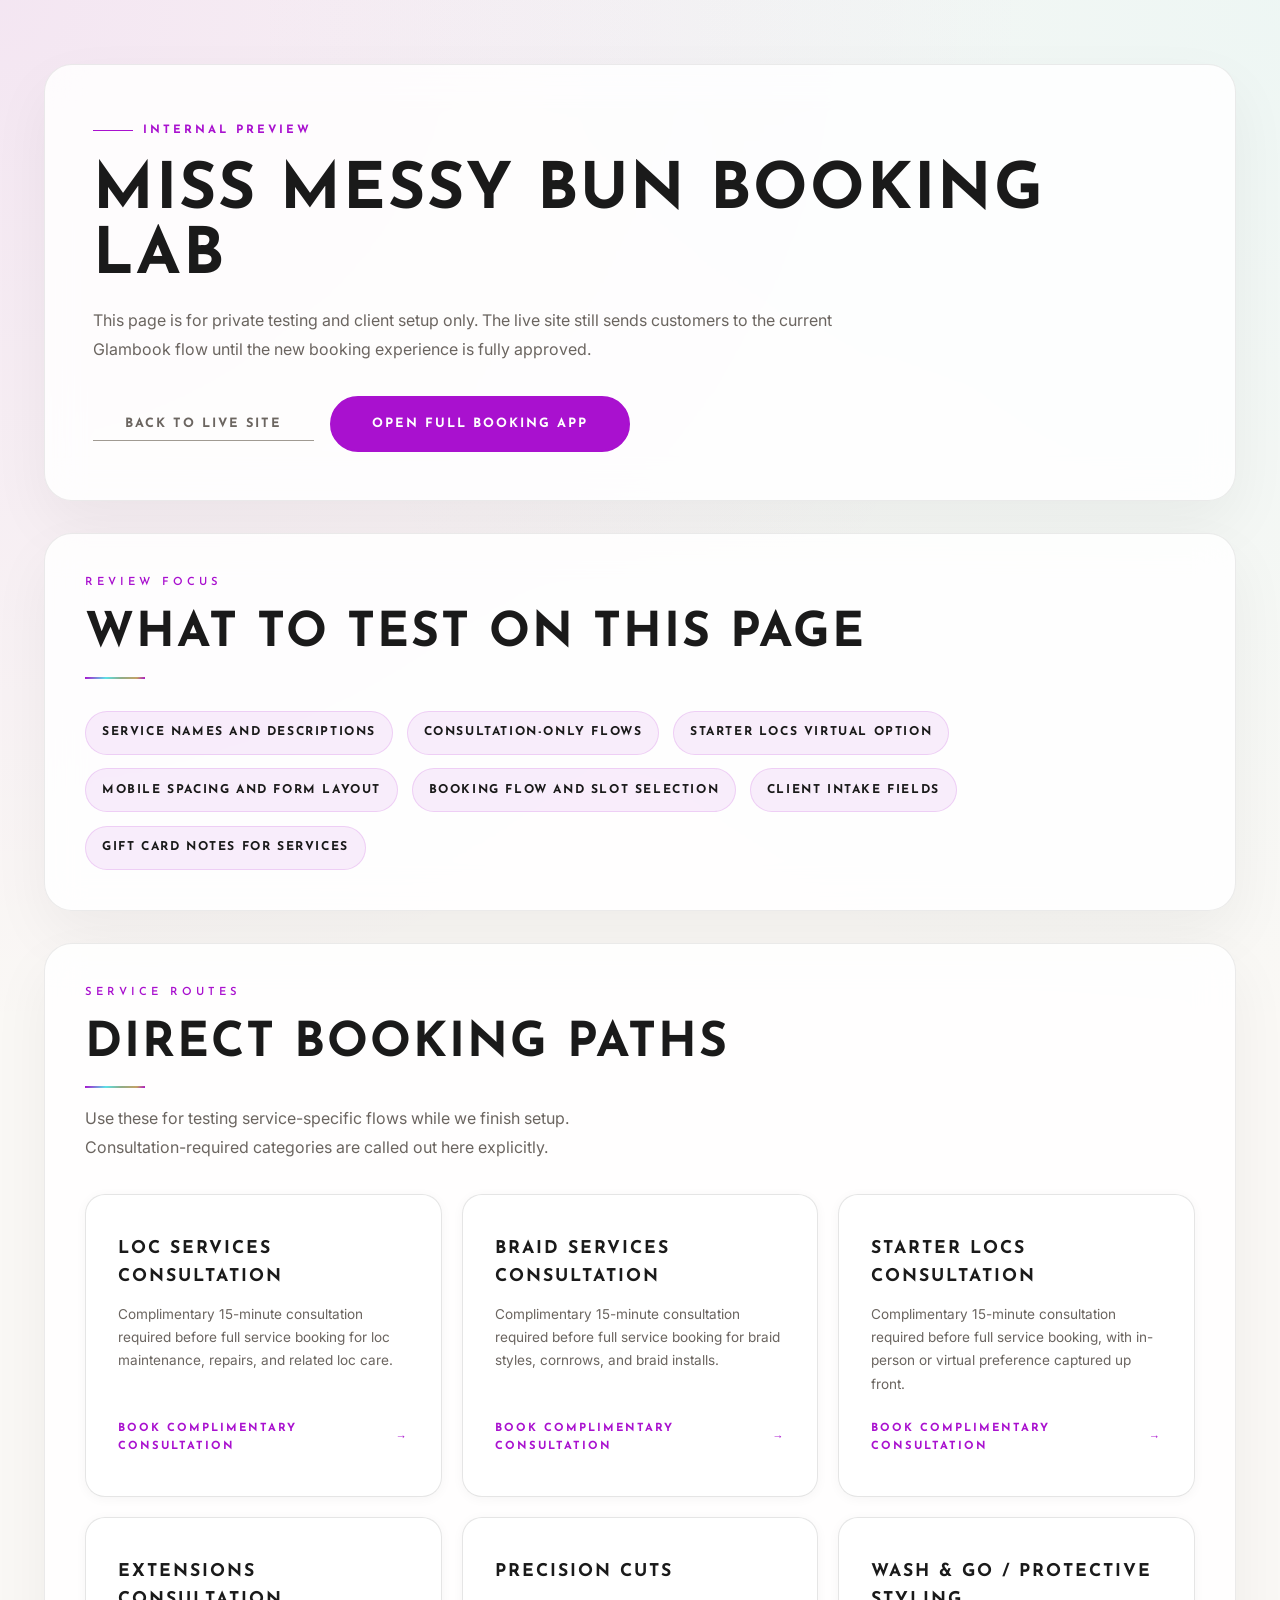
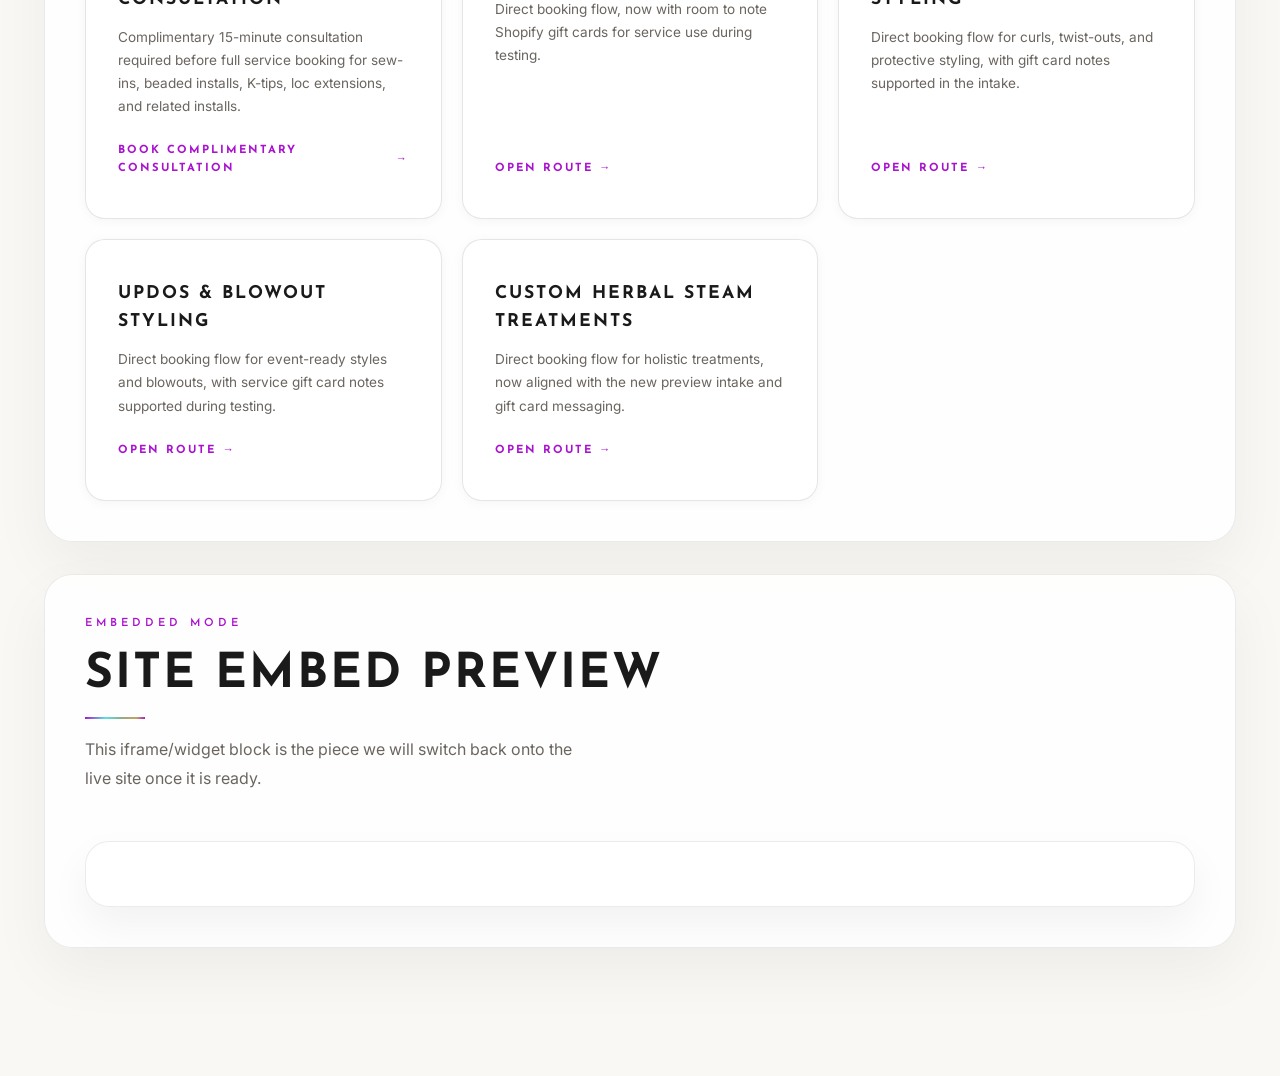
==== commit 65b84bb2: "Update private booking preview flows" ====
--- a/booking-preview.html
+++ b/booking-preview.html
@@ -35,10 +35,12 @@
       </div>
       <div class="preview-checklist">
         <span>Service names and descriptions</span>
+        <span>Consultation-only flows</span>
+        <span>Starter locs virtual option</span>
         <span>Mobile spacing and form layout</span>
         <span>Booking flow and slot selection</span>
         <span>Client intake fields</span>
-        <span>Brand alignment and tone</span>
+        <span>Gift card notes for services</span>
       </div>
     </section>
 
@@ -47,38 +49,48 @@
         <span class="eyebrow">Service Routes</span>
         <h2>Direct booking paths</h2>
         <hr class="section-divider">
-        <p>Use these for testing service-specific flows while we finish setup.</p>
+        <p>Use these for testing service-specific flows while we finish setup. Consultation-required categories are called out here explicitly.</p>
       </div>
 
       <div class="preview-service-grid">
-        <a href="https://web-production-662bd4.up.railway.app/book/loc-braid-services" target="_blank" rel="noopener" class="service-card">
-          <h3>Loc + Braid Services</h3>
-          <p>Starter locs, retwists, interlocking, cornrows, and all braid styles.</p>
-          <span class="service-cta">Open route <span class="arrow">&rarr;</span></span>
+        <a href="https://web-production-662bd4.up.railway.app/book/loc-services-consultation" target="_blank" rel="noopener" class="service-card">
+          <h3>Loc Services Consultation</h3>
+          <p>Complimentary 15-minute consultation required before full service booking for loc maintenance, repairs, and related loc care.</p>
+          <span class="service-cta">Book complimentary consultation <span class="arrow">&rarr;</span></span>
         </a>
-        <a href="https://web-production-662bd4.up.railway.app/book/extensions" target="_blank" rel="noopener" class="service-card">
-          <h3>Extensions</h3>
-          <p>Sew-ins, beaded installs, K-tips, loc extensions, and related services.</p>
-          <span class="service-cta">Open route <span class="arrow">&rarr;</span></span>
+        <a href="https://web-production-662bd4.up.railway.app/book/braid-services-consultation" target="_blank" rel="noopener" class="service-card">
+          <h3>Braid Services Consultation</h3>
+          <p>Complimentary 15-minute consultation required before full service booking for braid styles, cornrows, and braid installs.</p>
+          <span class="service-cta">Book complimentary consultation <span class="arrow">&rarr;</span></span>
+        </a>
+        <a href="https://web-production-662bd4.up.railway.app/book/starter-locs-consultation" target="_blank" rel="noopener" class="service-card">
+          <h3>Starter Locs Consultation</h3>
+          <p>Complimentary 15-minute consultation required before full service booking, with in-person or virtual preference captured up front.</p>
+          <span class="service-cta">Book complimentary consultation <span class="arrow">&rarr;</span></span>
+        </a>
+        <a href="https://web-production-662bd4.up.railway.app/book/extensions-consultation" target="_blank" rel="noopener" class="service-card">
+          <h3>Extensions Consultation</h3>
+          <p>Complimentary 15-minute consultation required before full service booking for sew-ins, beaded installs, K-tips, loc extensions, and related installs.</p>
+          <span class="service-cta">Book complimentary consultation <span class="arrow">&rarr;</span></span>
         </a>
         <a href="https://web-production-662bd4.up.railway.app/book/precision-cuts" target="_blank" rel="noopener" class="service-card">
           <h3>Precision Cuts</h3>
-          <p>Trim, shape, and style flows to validate the shortest booking journey.</p>
+          <p>Direct booking flow, now with room to note Shopify gift cards for service use during testing.</p>
           <span class="service-cta">Open route <span class="arrow">&rarr;</span></span>
         </a>
         <a href="https://web-production-662bd4.up.railway.app/book/wash-go-protective-styling" target="_blank" rel="noopener" class="service-card">
           <h3>Wash &amp; Go / Protective Styling</h3>
-          <p>Defined curls, twist-outs, and protective style booking paths.</p>
+          <p>Direct booking flow for curls, twist-outs, and protective styling, with gift card notes supported in the intake.</p>
           <span class="service-cta">Open route <span class="arrow">&rarr;</span></span>
         </a>
         <a href="https://web-production-662bd4.up.railway.app/book/updos-blowout-styling" target="_blank" rel="noopener" class="service-card">
           <h3>Updos &amp; Blowout Styling</h3>
-          <p>Event styling and blowout flows for timing and intake QA.</p>
+          <p>Direct booking flow for event-ready styles and blowouts, with service gift card notes supported during testing.</p>
           <span class="service-cta">Open route <span class="arrow">&rarr;</span></span>
         </a>
         <a href="https://web-production-662bd4.up.railway.app/book/custom-herbal-steam-treatments" target="_blank" rel="noopener" class="service-card">
           <h3>Custom Herbal Steam Treatments</h3>
-          <p>Holistic treatment route for content, timing, and notes validation.</p>
+          <p>Direct booking flow for holistic treatments, now aligned with the new preview intake and gift card messaging.</p>
           <span class="service-cta">Open route <span class="arrow">&rarr;</span></span>
         </a>
       </div>
